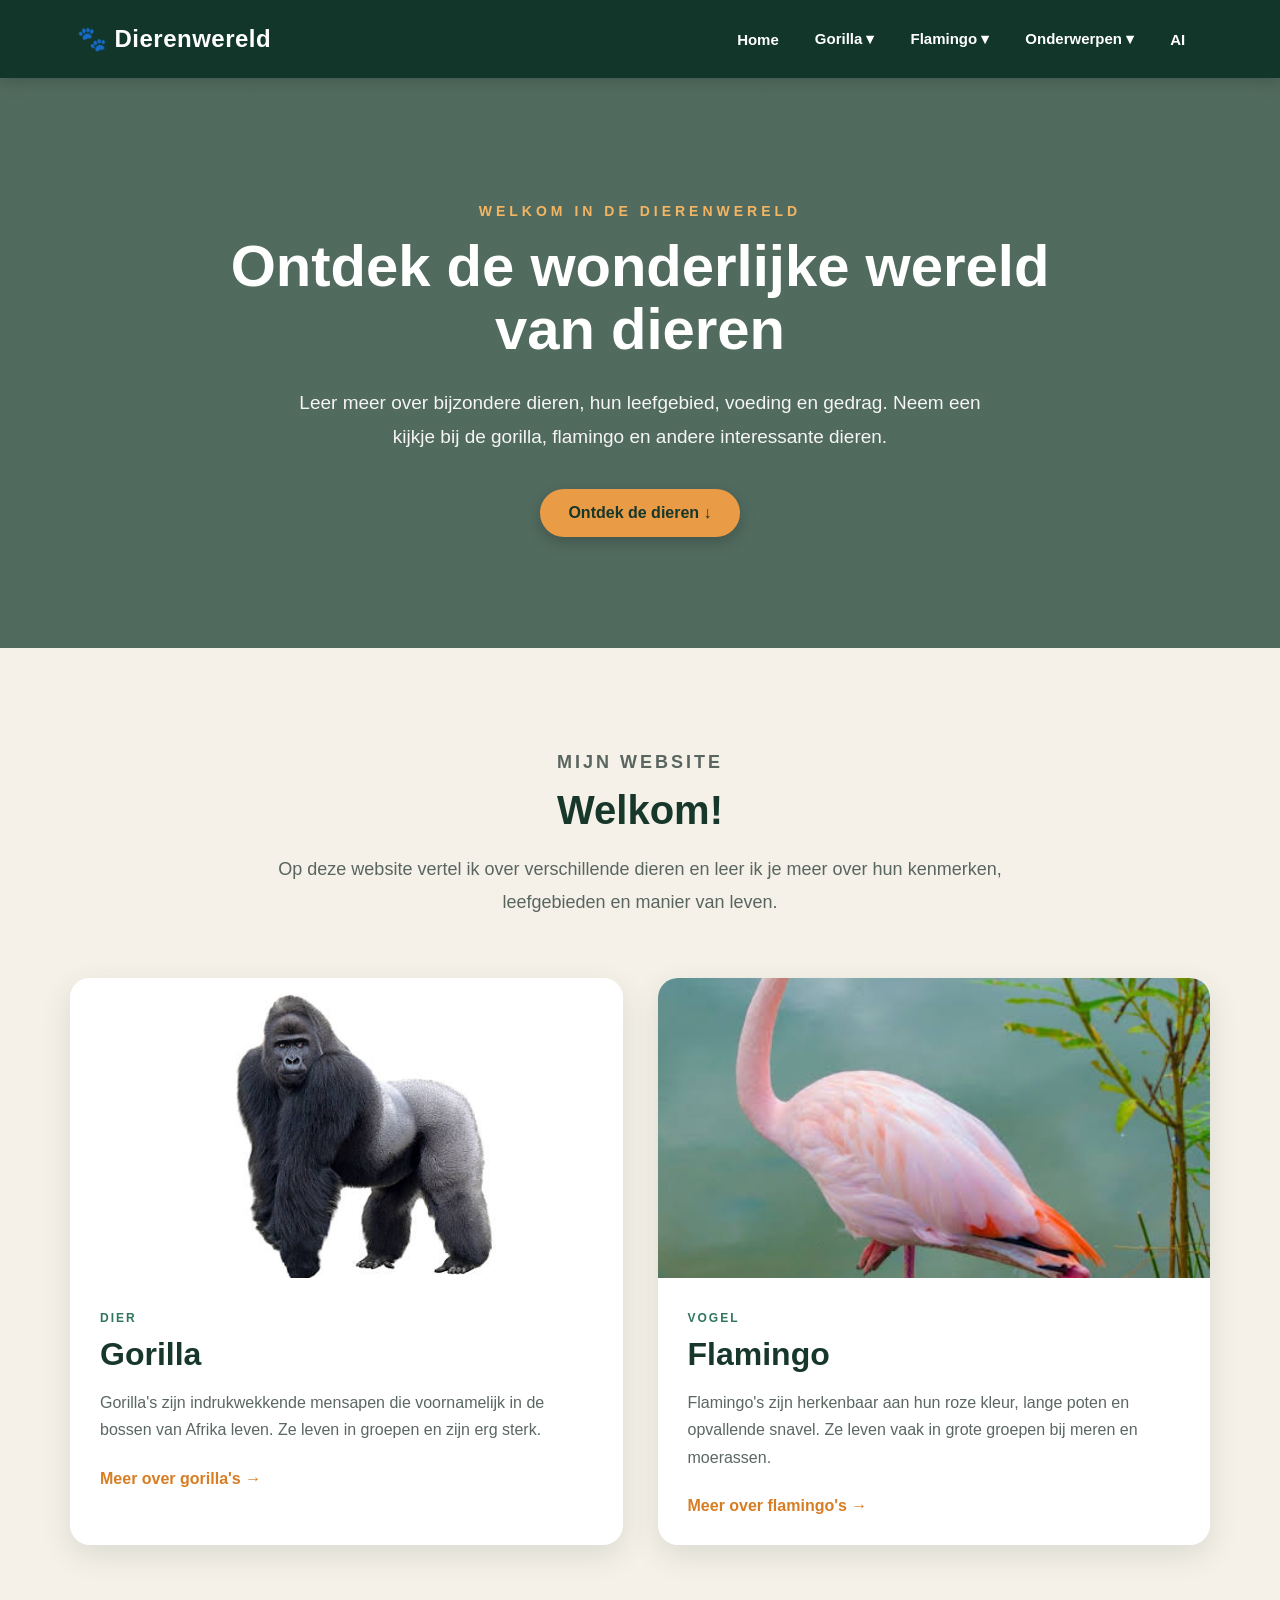
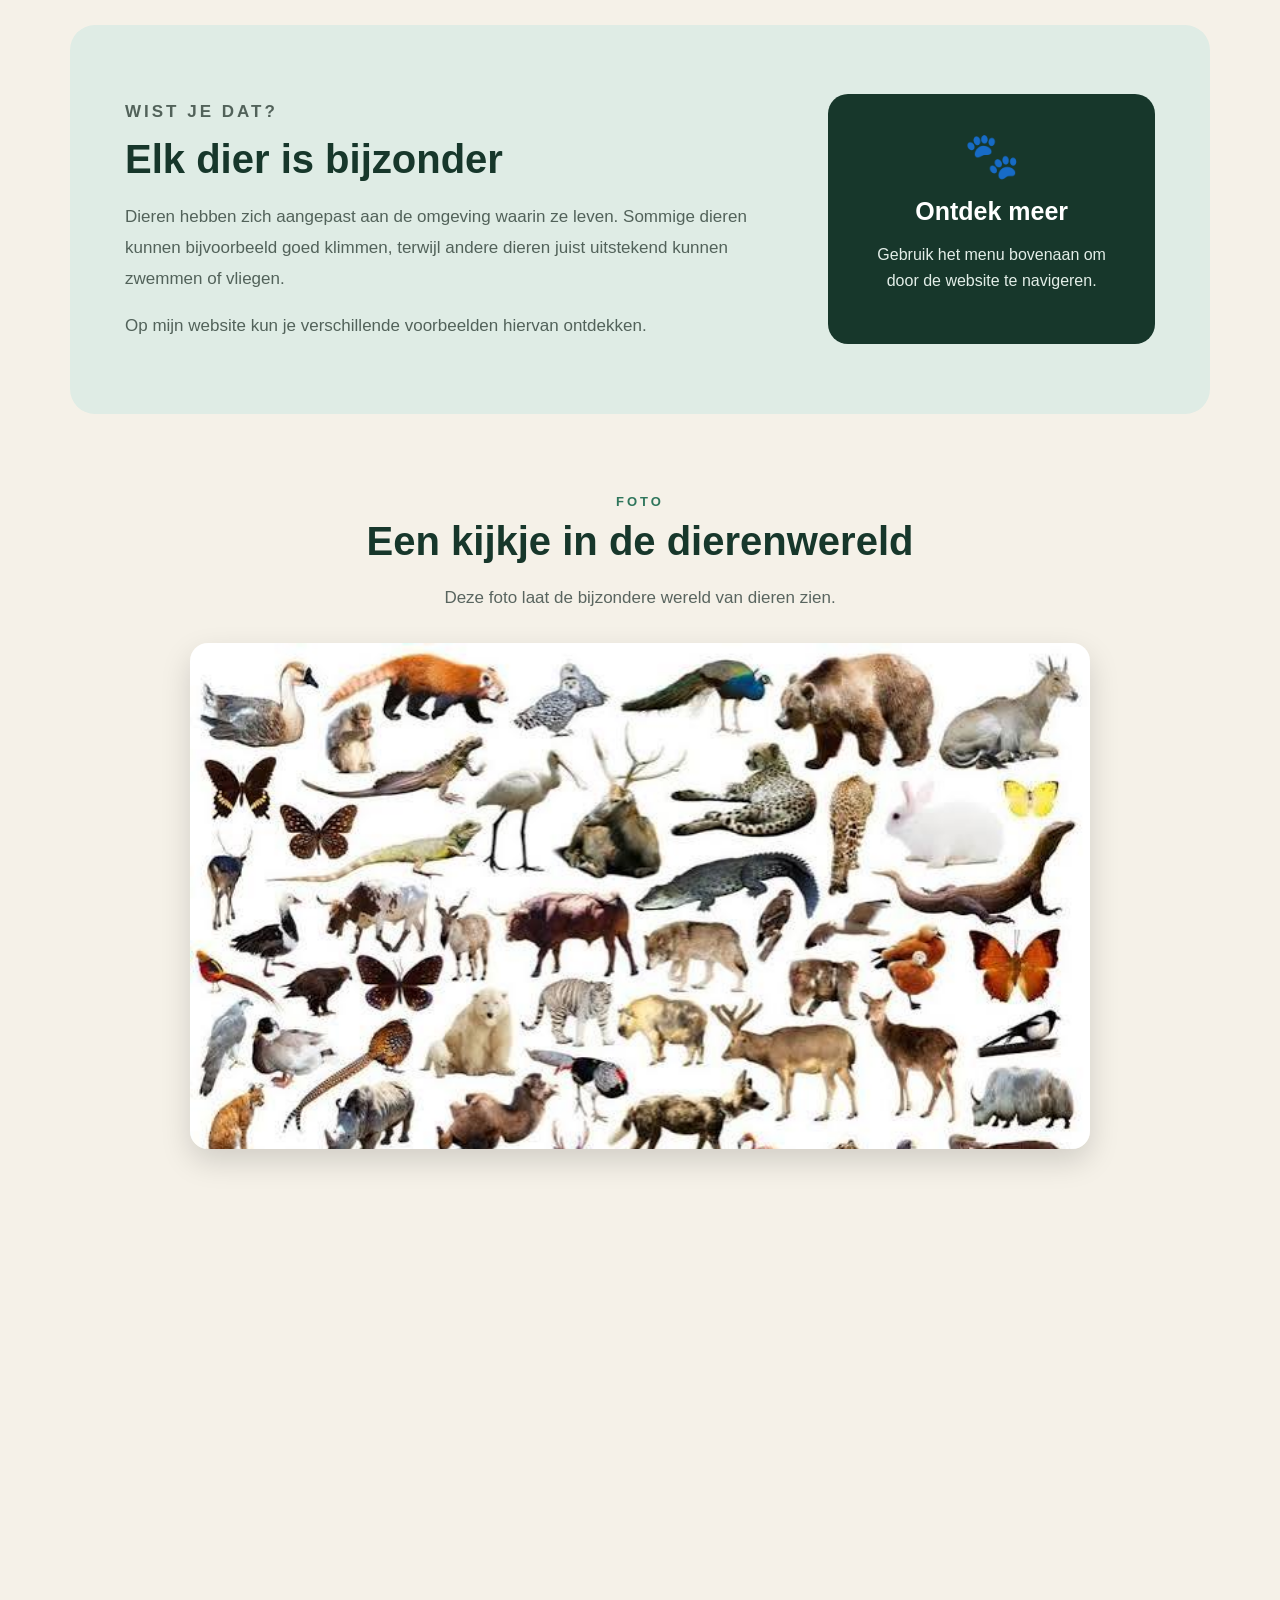
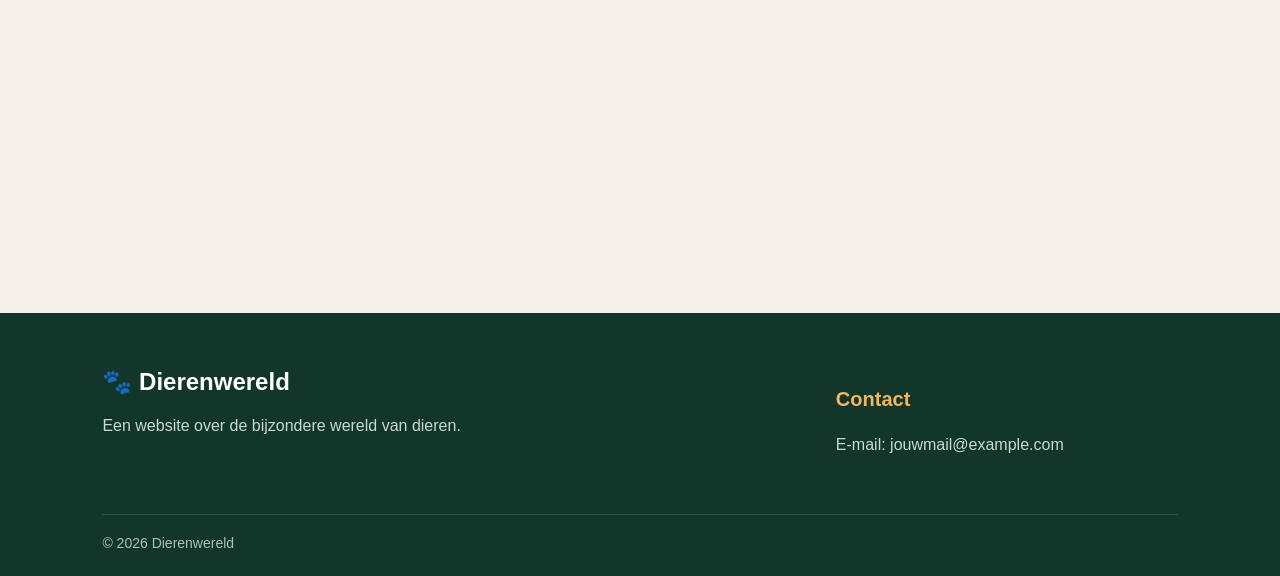
==== index.html @ 2b6eb17a "uitlegvideo inframe" ====
<!DOCTYPE html>
<html lang="nl">

<head>
    <!-- Titel van de website -->
    <title>Dierenwereld</title>

    <!-- Zorgt ervoor dat Nederlandse tekens goed worden weergegeven -->
    <meta charset="utf-8">

    <!-- Verbindt de HTML met het CSS-bestand -->
    <link rel="stylesheet" type="text/css" href="layout.css">

    <!-- Zorgt ervoor dat de website ook goed werkt op telefoons -->
    <meta name="viewport" content="width=device-width, initial-scale=1.0">
</head>


<body>

    <!-- ==================================================
         NAVIGATIE
         ================================================== -->

    <nav class="navbar">

        <!-- Naam/logo van de website -->
        <div class="logo">
            🐾 Dierenwereld
        </div>

        <!-- Hoofdmenu -->
        <ul class="menu">

            <li>
                <a href="index.html">Home</a>
            </li>

            <!-- Gorilla dropdown -->
            <li class="dropdown">

                <a href="#">Gorilla ▾</a>

                <ul class="dropdown-menu">

                    <li>
                        <a href="#">Geschiedenis</a>
                    </li>

                    <li>
                        <a href="voeding.html">Voeding</a>
                    </li>

                    <li>
                        <a href="#">Leefgebied</a>
                    </li>

                </ul>

            </li>


            <!-- Flamingo dropdown -->
            <li class="dropdown">

                <a href="#">Flamingo ▾</a>

                <ul class="dropdown-menu">

                    <li>
                        <a href="#">Geschiedenis</a>
                    </li>

                    <li>
                        <a href="#">Voeding</a>
                    </li>

                    <li>
                        <a href="#">Leefgebied</a>
                    </li>

                </ul>

            </li>


            <!-- Onderwerpen dropdown -->
            <li class="dropdown">

                <a href="#">Onderwerpen ▾</a>

                <ul class="dropdown-menu">

                    <li>
                        <a href="invoeruitvoer.html">
                            Invoer &amp; Uitvoer
                        </a>
                    </li>

                    <li>
                        <a href="binairstelsel.html">
                            Binair stelsel
                        </a>
                    </li>

                    <li>
                        <a href="kleurmodellen.html">
                            Kleurmodellen
                        </a>
                    </li>

                    <li>
                        <a href="Compressie.html">
                            Compressie
                        </a>
                    </li>

                </ul>

            </li>


            <li>
                <a href="ai.html"> AI</a>
            </li>

        </ul>

    </nav>


    <!-- ==================================================
         HERO / GROTE BOVENKANT
         ================================================== -->

    <header class="hero">

        <div class="hero-content">

            <p class="kleine-titel">
                WELKOM IN DE DIERENWERELD
            </p>

            <h1>
                Ontdek de wonderlijke wereld van dieren
            </h1>

            <p class="hero-tekst">
                Leer meer over bijzondere dieren, hun leefgebied,
                voeding en gedrag. Neem een kijkje bij de gorilla,
                flamingo en andere interessante dieren.
            </p>

            <a href="#dieren" class="hero-button">
                Ontdek de dieren ↓
            </a>

        </div>

    </header>


    <!-- ==================================================
         HOOFDINHOUD
         ================================================== -->

    <main id="dieren">

        <section class="intro">

            <p class="section-label">
                MIJN WEBSITE
            </p>

            <h2>
                Welkom!
            </h2>

            <p>
                Op deze website vertel ik over verschillende dieren
                en leer ik je meer over hun kenmerken, leefgebieden
                en manier van leven.
            </p>

        </section>


        <!-- ==================================================
             DIERENKAARTEN
             ================================================== -->

        <section class="dieren-grid">


            <!-- Gorilla -->

            <article class="dier-card">

                <img
                    src="istockphoto-2219198285-612x612.jpg"
                    alt="Een gorilla"
                >

                <div class="card-content">

                    <span class="card-label">
                        DIER
                    </span>

                    <h3>
                        Gorilla
                    </h3>

                    <p>
                        Gorilla's zijn indrukwekkende mensapen die
                        voornamelijk in de bossen van Afrika leven.
                        Ze leven in groepen en zijn erg sterk.
                    </p>

                    <a href="Gorilla.html" class="card-button">
                        Meer over gorilla's →
                    </a>

                </div>

            </article>


            <!-- Flamingo -->

            <article class="dier-card">

                <img
                    src="images (1).jpeg"
                    alt="Een flamingo"
                >

                <div class="card-content">

                    <span class="card-label">
                        VOGEL
                    </span>

                    <h3>
                        Flamingo
                    </h3>

                    <p>
                        Flamingo's zijn herkenbaar aan hun roze kleur,
                        lange poten en opvallende snavel. Ze leven vaak
                        in grote groepen bij meren en moerassen.
                    </p>

                    <a href="Flamingo.html" class="card-button">
                        Meer over flamingo's →
                    </a>

                </div>

            </article>

        </section>


        <!-- ==================================================
             INFORMATIE
             ================================================== -->

        <section class="info-section">

            <div class="info-text">

                <p class="section-label">
                    WIST JE DAT?
                </p>

                <h2>
                    Elk dier is bijzonder
                </h2>

                <p>
                    Dieren hebben zich aangepast aan de omgeving waarin
                    ze leven. Sommige dieren kunnen bijvoorbeeld goed
                    klimmen, terwijl andere dieren juist uitstekend
                    kunnen zwemmen of vliegen.
                </p>

                <p>
                    Op mijn website kun je verschillende voorbeelden
                    hiervan ontdekken.
                </p>

            </div>

            <div class="info-box">

                <span>🐾</span>

                <h3>
                    Ontdek meer
                </h3>

                <p>
                    Gebruik het menu bovenaan om door de website
                    te navigeren.
                </p>

            </div>

        </section>



<!-- ==================================================
     GROTE FOTO
     ================================================== -->

<section class="video-section">

    <p class="section-label">
        FOTO
    </p>

    <h2>
        Een kijkje in de dierenwereld
    </h2>

    <p>
        Deze foto laat de bijzondere wereld van dieren zien.
    </p>

    <div class="video">

        <img
            src="images (5).jpeg"
            alt="Een bijzonder dier in zijn natuurlijke leefomgeving"
            width="100%"
        >

    </div>

</section>

<iframe
    src="https://youtu.be/UUB1sOL_u_s?feature=shared"
    title="Uitlegvideo Website"
    width="800"
    height="600"
    style="border: none;"
    allowfullscreen>
</iframe>
    </main>


    <!-- ==================================================
         FOOTER / CONTACT
         ================================================== -->

    <footer>

        <div class="footer-content">

            <div>

                <div class="footer-logo">
                    🐾 Dierenwereld
                </div>

                <p>
                    Een website over de bijzondere wereld van dieren.
                </p>

            </div>

            <div>

                <h3>
                    Contact
                </h3>

                <p>
                    E-mail: jouwmail@example.com
                </p>

            </div>

        </div>

        <div class="copyright">
            © 2026 Dierenwereld
        </div>

    </footer>

</body>

</html>
---- layout.css ----
/* ==================================================
   BASIS
   ================================================== */

/* Zorgt ervoor dat afmetingen netjes worden berekend */
* {
    box-sizing: border-box;
}


/* Scrollen naar onderdelen gaat soepel */
html {
    scroll-behavior: smooth;
}


/* Algemene stijl van de website */
body {
    margin: 0;

    font-family: Arial, Helvetica, sans-serif;

    background-color: #f5f1e8;

    color: #24352d;
}


/* ==================================================
   NAVIGATIE
   ================================================== */

/* De volledige menubalk */
.navbar {
    width: 100%;

    min-height: 78px;

    background-color: #12372a;

    display: flex;

    align-items: center;

    justify-content: space-between;

    padding: 0 6%;

    position: relative;

    z-index: 1000;

    box-shadow: 0 4px 15px rgba(0, 0, 0, 0.18);
}


/* Logo links */
.logo {
    color: #ffffff;

    font-size: 24px;

    font-weight: bold;

    letter-spacing: 0.5px;

    white-space: nowrap;
}


/* Hoofdmenu */
.menu {
    list-style: none;

    margin: 0;

    padding: 0;

    display: flex;

    align-items: center;
}


/* Elk menu-item */
.menu > li {
    position: relative;
}


/* Links in het hoofdmenu */
.menu > li > a {
    display: block;

    color: #ffffff;

    text-decoration: none;

    font-size: 15px;

    font-weight: bold;

    padding: 30px 18px;

    transition: 0.25s;
}


/* Hover op een hoofdmenu-item */
.menu > li > a:hover {
    background-color: #2f765c;

    color: #ffffff;
}


/* ==================================================
   DROPDOWN
   ================================================== */

/* Dropdown-menu */
.dropdown-menu {
    position: absolute;

    top: 78px;

    left: 0;

    width: 230px;

    padding: 8px 0;

    margin: 0;

    list-style: none;

    background-color: #ffffff;

    border-radius: 0 0 12px 12px;

    box-shadow: 0 10px 25px rgba(0, 0, 0, 0.18);

    display: none;
}


/* Onderdelen van dropdown */
.dropdown-menu li {
    width: 100%;
}


/* Links in dropdown */
.dropdown-menu li a {
    display: block;

    padding: 14px 20px;

    color: #24352d;

    text-decoration: none;

    font-size: 15px;

    font-weight: bold;

    transition: 0.2s;
}


/* Hover op dropdown */
.dropdown-menu li a:hover {
    background-color: #e1f0e8;

    color: #1c6047;

    padding-left: 25px;
}


/* Dropdown openen */
.dropdown:hover .dropdown-menu {
    display: block;
}


/* ==================================================
   HERO
   ================================================== */

/* Grote bovenkant van de homepage */
.hero {
    min-height: 570px;

    display: flex;

    align-items: center;

    justify-content: center;

    text-align: center;

    padding: 80px 20px;

    color: white;

    background:
        linear-gradient(
            rgba(18, 55, 42, 0.72),
            rgba(18, 55, 42, 0.72)
        ),
        url("afbeeldingen/jungle.jpg");

    background-size: cover;

    background-position: center;
}


/* Tekst in hero */
.hero-content {
    max-width: 850px;
}


/* Kleine tekst boven de titel */
.kleine-titel {
    color: #f3b562;

    font-size: 14px;

    font-weight: bold;

    letter-spacing: 4px;

    margin-bottom: 15px;
}


/* Grote titel */
.hero h1 {
    font-size: 58px;

    line-height: 1.1;

    margin: 0 auto 25px auto;

    max-width: 850px;
}


/* Tekst onder de titel */
.hero-tekst {
    font-size: 19px;

    line-height: 1.8;

    max-width: 700px;

    margin: 0 auto 35px auto;

    color: #f5f5f5;
}


/* Oranje knop */
.hero-button {
    display: inline-block;

    background-color: #e99b45;

    color: #17372b;

    text-decoration: none;

    font-weight: bold;

    padding: 15px 28px;

    border-radius: 30px;

    transition: 0.25s;

    box-shadow: 0 5px 15px rgba(0, 0, 0, 0.2);
}


/* Hover op knop */
.hero-button:hover {
    background-color: #f3b562;

    transform: translateY(-3px);
}


/* ==================================================
   HOOFDINHOUD
   ================================================== */

main {
    max-width: 1200px;

    margin: auto;

    padding: 80px 30px;
}


/* ==================================================
   INTRODUCTIE
   ================================================== */

.intro {
    max-width: 750px;

    margin: 0 auto 60px auto;

    text-align: center;
}


/* Kleine groene titel */
.section-label {
    color: #2f765c;

    font-size: 13px;

    font-weight: bold;

    letter-spacing: 3px;

    margin-bottom: 10px;
}


/* Koppen */
.intro h2,
.info-section h2,
.video-section h2 {
    color: #17372b;

    font-size: 40px;

    margin: 10px 0 20px 0;
}


/* Introductietekst */
.intro p {
    font-size: 18px;

    line-height: 1.8;

    color: #59655f;
}


/* ==================================================
   DIERENKAARTEN
   ================================================== */

.dieren-grid {
    display: grid;

    grid-template-columns: repeat(2, 1fr);

    gap: 35px;

    margin-bottom: 80px;
}


/* Een kaart */
.dier-card {
    background-color: #ffffff;

    border-radius: 20px;

    overflow: hidden;

    box-shadow: 0 10px 30px rgba(32, 54, 45, 0.12);

    transition: 0.3s;
}


/* Kaart omhoog bij hover */
.dier-card:hover {
    transform: translateY(-8px);

    box-shadow: 0 18px 35px rgba(32, 54, 45, 0.18);
}


/* Afbeelding van het dier */
.dier-card img {
    width: 100%;

    height: 300px;

    object-fit: cover;

    display: block;
}


/* Tekstgedeelte van kaart */
.card-content {
    padding: 30px;
}


/* Klein label */
.card-label {
    color: #2f765c;

    font-size: 12px;

    font-weight: bold;

    letter-spacing: 2px;
}


/* Titel van dier */
.card-content h3 {
    font-size: 32px;

    color: #17372b;

    margin: 10px 0 12px 0;
}


/* Beschrijving */
.card-content p {
    color: #5b6761;

    line-height: 1.7;

    font-size: 16px;
}


/* Link onderaan */
.card-button {
    display: inline-block;

    margin-top: 10px;

    color: #d77d24;

    text-decoration: none;

    font-weight: bold;

    transition: 0.2s;
}


/* Hover op link */
.card-button:hover {
    color: #17372b;

    transform: translateX(5px);
}


/* ==================================================
   INFORMATIESECTIE
   ================================================== */

.info-section {
    display: grid;

    grid-template-columns: 2fr 1fr;

    gap: 50px;

    align-items: center;

    background-color: #dfece5;

    border-radius: 25px;

    padding: 55px;

    margin-bottom: 80px;
}


/* Tekst */
.info-text h2 {
    margin-top: 5px;
}


/* Paragrafen */
.info-text p {
    color: #52625a;

    line-height: 1.8;

    font-size: 17px;
}


/* Rechter informatiebox */
.info-box {
    background-color: #17372b;

    color: white;

    border-radius: 20px;

    padding: 35px;

    text-align: center;
}


/* Groot icoon */
.info-box span {
    font-size: 45px;
}


/* Titel */
.info-box h3 {
    font-size: 25px;

    margin: 15px 0 10px 0;
}


/* Tekst */
.info-box p {
    line-height: 1.6;

    color: #e3eee8;
}


/* ==================================================
   VIDEO
   ================================================== */

.video-section {
    text-align: center;

    max-width: 900px;

    margin: 0 auto 80px auto;
}


/* Videotekst */
.video-section > p:not(.section-label) {
    color: #59655f;

    line-height: 1.7;

    font-size: 17px;
}


/* Video-container */
.video {
    width: 100%;

    aspect-ratio: 16 / 9;

    margin-top: 30px;

    border-radius: 18px;

    overflow: hidden;

    box-shadow: 0 12px 30px rgba(0, 0, 0, 0.15);
}


/* YouTube-video */
.video iframe {
    width: 100%;

    height: 100%;

    border: none;
}


/* ==================================================
   FOOTER
   ================================================== */

footer {
    background-color: #12372a;

    color: white;

    padding: 55px 8% 25px 8%;
}


/* Inhoud van footer */
.footer-content {
    max-width: 1100px;

    margin: auto;

    display: grid;

    grid-template-columns: 2fr 1fr;

    gap: 50px;
}


/* Logo onderaan */
.footer-logo {
    font-size: 24px;

    font-weight: bold;

    margin-bottom: 15px;
}


/* Footer tekst */
footer p {
    color: #c9d8d0;

    line-height: 1.7;
}


/* Footer kop */
footer h3 {
    color: #f3b562;

    font-size: 20px;
}


/* Copyright */
.copyright {
    max-width: 1100px;

    margin: 40px auto 0 auto;

    padding-top: 20px;

    border-top: 1px solid rgba(255, 255, 255, 0.15);

    color: #aebfb6;

    font-size: 14px;
}


/* ==================================================
   MOBIELE VERSIE
   ================================================== */

@media (max-width: 850px) {

    /* Menu wordt onder elkaar gezet */
    .navbar {
        flex-direction: column;

        padding: 20px;
    }


    /* Logo */
    .logo {
        margin-bottom: 15px;
    }


    /* Menu */
    .menu {
        flex-wrap: wrap;

        justify-content: center;
    }


    /* Menu-items */
    .menu > li > a {
        padding: 15px 12px;
    }


    /* Dropdown */
    .dropdown-menu {
        top: 50px;
    }


    /* Hero */
    .hero h1 {
        font-size: 42px;
    }


    /* Dierenkaarten onder elkaar */
    .dieren-grid {
        grid-template-columns: 1fr;
    }


    /* Informatiesectie */
    .info-section {
        grid-template-columns: 1fr;

        padding: 35px;
    }


    /* Footer */
    .footer-content {
        grid-template-columns: 1fr;
    }
}


/* ==================================================
   EXTRA KLEIN SCHERM
   ================================================== */

@media (max-width: 550px) {

    .hero {
        min-height: 500px;
    }


    .hero h1 {
        font-size: 34px;
    }


    .hero-tekst {
        font-size: 16px;
    }


    main {
        padding: 55px 18px;
    }


    .intro h2,
    .info-section h2,
    .video-section h2 {
        font-size: 32px;
    }


    .card-content {
        padding: 25px;
    }

}
/* ==================================================
   BINair STELSEL PAGINA
   ================================================== */


/* Grote bovenkant */
.binary-hero {
    position: relative;

    min-height: 430px;

    display: flex;

    justify-content: center;

    align-items: center;

    text-align: center;

    overflow: hidden;

    background:
        linear-gradient(
            135deg,
            #101f1a,
            #164f3b
        );

    color: white;
}


/* Grote binaire cijfers op de achtergrond */
.binary-background {
    position: absolute;

    width: 120%;

    font-family: monospace;

    font-size: 70px;

    line-height: 1.5;

    color: rgba(104, 207, 157, 0.08);

    transform: rotate(-8deg);

    user-select: none;
}


/* Inhoud bovenop de achtergrond */
.binary-hero-content {
    position: relative;

    z-index: 2;

    max-width: 800px;

    padding: 30px;
}


/* Klein label */
.binary-label {
    color: #72d6a4;

    font-size: 13px;

    font-weight: bold;

    letter-spacing: 4px;
}


/* Grote titel */
.binary-hero h1 {
    font-size: 58px;

    margin: 15px 0;

    line-height: 1.1;
}


/* Tekst */
.binary-hero-content > p:last-child {
    font-size: 20px;

    color: #d9eee4;
}


/* ==================================================
   HOOFDINHOUD
   ================================================== */

.binary-main {
    max-width: 1100px;

    margin: auto;

    padding: 80px 25px;
}


/* Intro */
.binary-intro {
    max-width: 800px;

    margin: 0 auto 60px auto;

    text-align: center;
}


.binary-intro h2 {
    color: #173f35;

    font-size: 40px;

    margin: 10px 0 20px 0;
}


.binary-intro p:not(.binary-small-title) {
    color: #53625b;

    line-height: 1.8;

    font-size: 17px;
}


/* Klein groen label */
.binary-small-title {
    color: #2f765c;

    font-size: 13px;

    font-weight: bold;

    letter-spacing: 3px;

    margin-bottom: 10px;
}


/* ==================================================
   0 EN 1 KAARTEN
   ================================================== */

.binary-two-columns {
    display: grid;

    grid-template-columns: 1fr 1fr;

    gap: 30px;

    margin-bottom: 80px;
}


.binary-card {
    padding: 45px 35px;

    border-radius: 22px;

    text-align: center;

    box-shadow: 0 10px 25px rgba(0, 0, 0, 0.08);
}


/* Kaart voor 0 */
.zero-card {
    background-color: #e5eee9;
}


/* Kaart voor 1 */
.one-card {
    background-color: #d9eee4;
}


/* Grote 0 en 1 */
.binary-number {
    width: 100px;

    height: 100px;

    margin: auto;

    display: flex;

    align-items: center;

    justify-content: center;

    border-radius: 50%;

    background-color: #173f35;

    color: #72d6a4;

    font-family: monospace;

    font-size: 55px;

    font-weight: bold;
}


.binary-card h3 {
    color: #173f35;

    font-size: 27px;

    margin-bottom: 10px;
}


.binary-card p {
    color: #53625b;

    line-height: 1.7;
}


/* ==================================================
   DECIMAAL EN BINair
   ================================================== */

.conversion-section {
    background-color: white;

    border-radius: 25px;

    padding: 50px;

    margin-bottom: 80px;

    text-align: center;

    box-shadow: 0 10px 30px rgba(0, 0, 0, 0.08);
}


.conversion-section h2 {
    color: #173f35;

    font-size: 38px;
}


.conversion-section > p:not(.binary-small-title) {
    max-width: 750px;

    margin: 15px auto;

    color: #53625b;

    line-height: 1.8;
}


/* Getallen naast elkaar */
.conversion-box {
    display: flex;

    align-items: center;

    justify-content: center;

    gap: 30px;

    margin: 40px 0 20px 0;
}


/* Getallen */
.conversion-number {
    padding: 25px 35px;

    background-color: #e5eee9;

    color: #173f35;

    border-radius: 15px;

    font-family: monospace;

    font-size: 42px;

    font-weight: bold;
}


/* Binaire uitkomst */
.binary-result {
    background-color: #173f35;

    color: #72d6a4;
}


/* Pijl */
.conversion-arrow {
    color: #d88732;

    font-size: 40px;

    font-weight: bold;
}


.conversion-caption {
    color: #53625b;

    font-size: 15px;
}


/* ==================================================
   PLAATSWAARDEN
   ================================================== */

.place-section {
    margin-bottom: 80px;

    text-align: center;
}


.place-section h2 {
    color: #173f35;

    font-size: 40px;
}


.place-section > p:not(.binary-small-title) {
    color: #53625b;

    line-height: 1.8;
}


/* Tabel */
.binary-table {
    max-width: 700px;

    margin: 40px auto;

    border-radius: 18px;

    overflow: hidden;

    box-shadow: 0 8px 25px rgba(0, 0, 0, 0.1);
}


/* Rij */
.table-row {
    display: grid;

    grid-template-columns: repeat(4, 1fr);
}


/* Cel */
.table-row div {
    padding: 20px;

    background-color: white;

    border-right: 1px solid #dce7e1;

    font-family: monospace;

    font-size: 22px;

    font-weight: bold;
}


/* Bovenste rij */
.table-header div {
    background-color: #173f35;

    color: #72d6a4;
}


/* Rij met nullen en enen */
.binary-digits div {
    background-color: #e5eee9;

    color: #173f35;

    font-size: 30px;
}


/* Uitleg onder tabel */
.example-explanation {
    max-width: 650px;

    margin: auto;

    padding: 25px;

    background-color: #f0f6f2;

    border-left: 5px solid #2f765c;

    border-radius: 10px;

    color: #44544d;
}


/* ==================================================
   BIT EN BYTE
   ================================================== */

.bit-byte-section {
    display: grid;

    grid-template-columns: 1fr 1fr;

    gap: 30px;

    margin-bottom: 80px;
}


.bit-card {
    background-color: #173f35;

    color: white;

    padding: 40px;

    border-radius: 22px;

    text-align: center;
}


.bit-icon {
    font-family: monospace;

    font-size: 28px;

    color: #72d6a4;

    margin-bottom: 20px;
}


.bit-card h3 {
    font-size: 28px;

    margin: 10px 0;
}


.bit-card p {
    color: #d4e5dd;

    line-height: 1.7;
}


/* ==================================================
   INTERESSANT FEIT
   ================================================== */

.binary-fact {
    display: flex;

    align-items: center;

    gap: 30px;

    padding: 40px;

    margin-bottom: 80px;

    background-color: #f3e3cc;

    border-radius: 22px;
}


/* Uitroepteken */
.fact-symbol {
    min-width: 80px;

    height: 80px;

    border-radius: 50%;

    background-color: #d88732;

    color: white;

    display: flex;

    align-items: center;

    justify-content: center;

    font-size: 45px;

    font-weight: bold;
}


.binary-fact h2 {
    color: #173f35;

    margin: 5px 0 15px 0;
}


.binary-fact p:not(.binary-small-title) {
    color: #5c5a50;

    line-height: 1.7;
}


/* ==================================================
   VIDEO
   ================================================== */

.binary-video {
    max-width: 900px;

    margin: auto;

    text-align: center;
}


.binary-video h2 {
    color: #173f35;

    font-size: 38px;
}


.binary-video > p:not(.binary-small-title) {
    color: #53625b;

    line-height: 1.7;
}


.binary-video-box {
    width: 100%;

    aspect-ratio: 16 / 9;

    margin-top: 30px;

    overflow: hidden;

    border-radius: 20px;

    box-shadow: 0 12px 30px rgba(0, 0, 0, 0.15);
}


.binary-video-box iframe {
    width: 100%;

    height: 100%;

    border: none;
}


/* ==================================================
   MOBIELE VERSIE
   ================================================== */

@media (max-width: 750px) {

    .binary-hero h1 {
        font-size: 40px;
    }


    .binary-two-columns {
        grid-template-columns: 1fr;
    }


    .bit-byte-section {
        grid-template-columns: 1fr;
    }


    .conversion-section {
        padding: 30px 20px;
    }


    .conversion-box {
        gap: 10px;
    }


    .conversion-number {
        font-size: 28px;

        padding: 20px;
    }


    .conversion-arrow {
        font-size: 25px;
    }


    .binary-fact {
        flex-direction: column;

        text-align: center;
    }


    .table-row div {
        padding: 14px 5px;

        font-size: 18px;
    }

}
/* ==============================
   BINARY BONANZA
   ============================== */

.binary-game {
    width: 90% !important;
    max-width: 1200px !important;
    margin: 50px auto !important;
    display: block !important;
    text-align: center !important;
}

.binary-game iframe {
    width: 100% !important;
    height: 750px !important;
    min-height: 750px !important;
    border: none !important;
    display: block !important;
    margin: 0 auto !important;
}
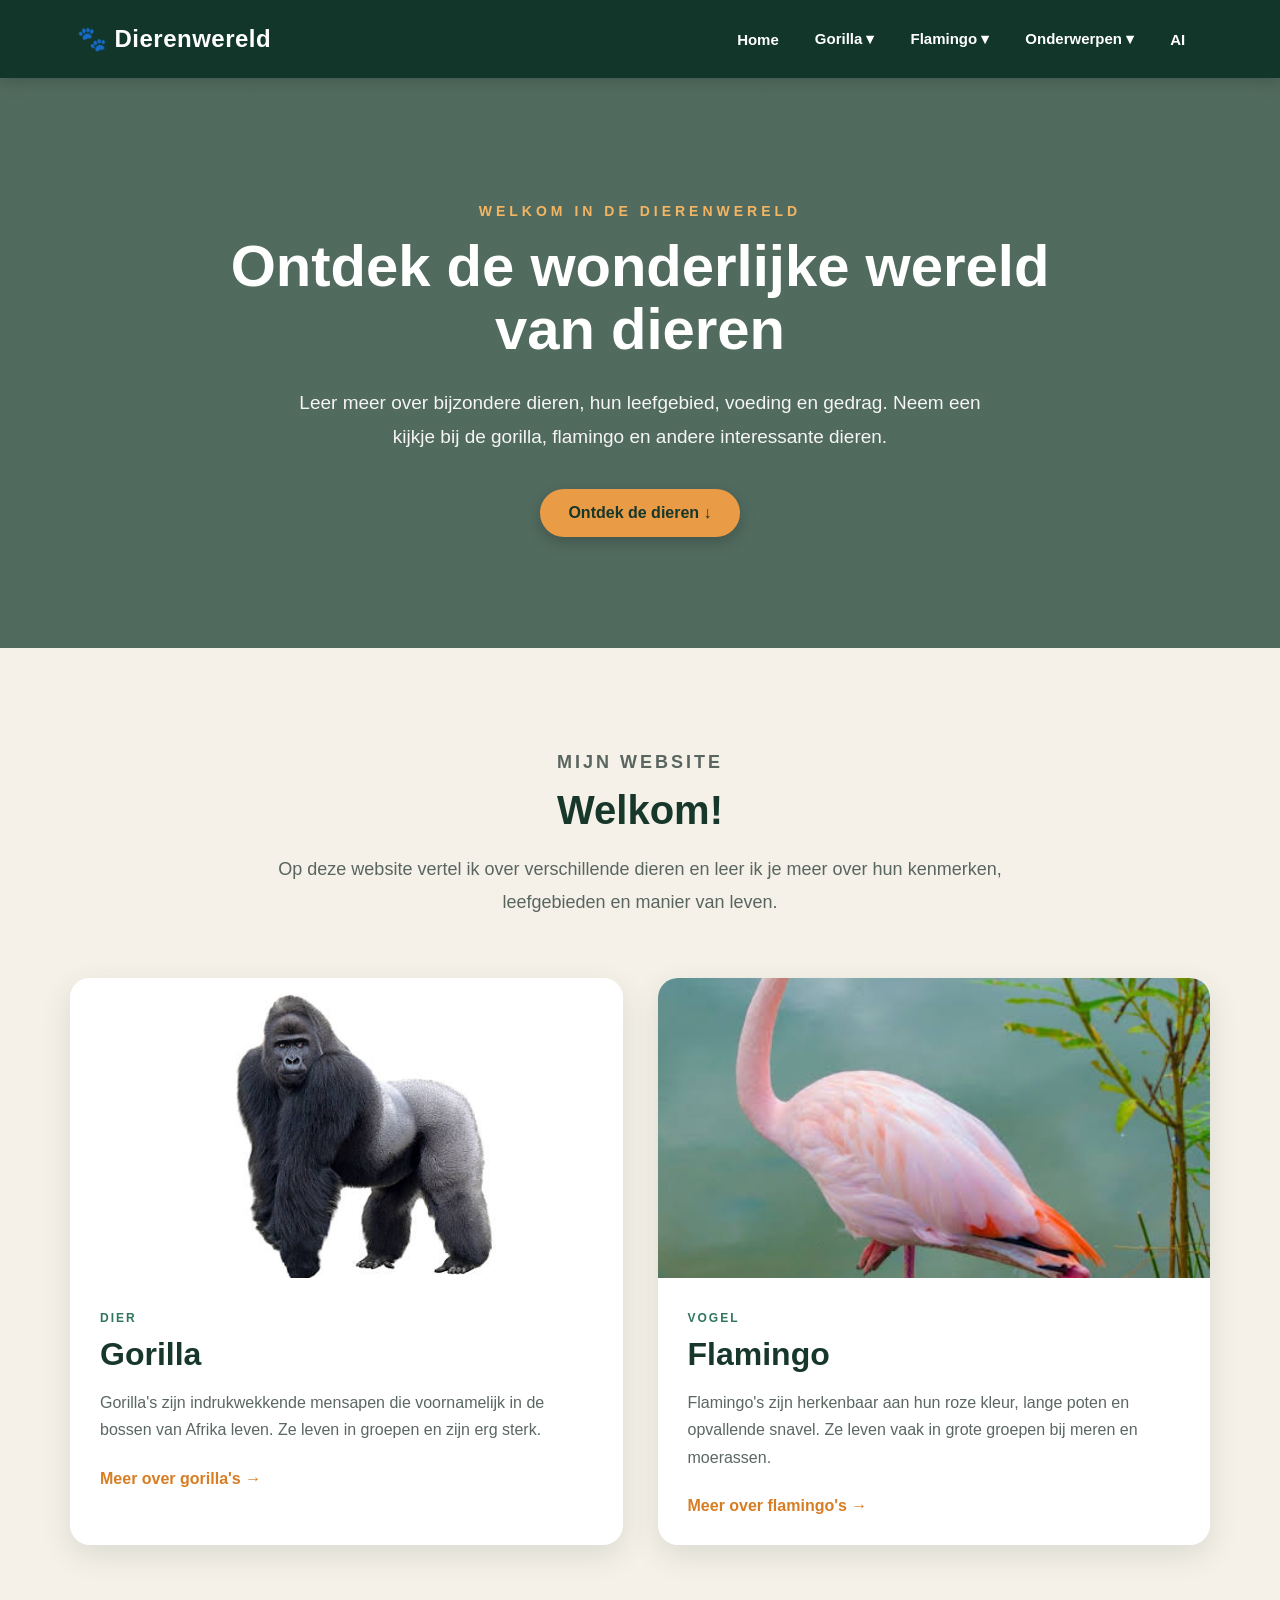
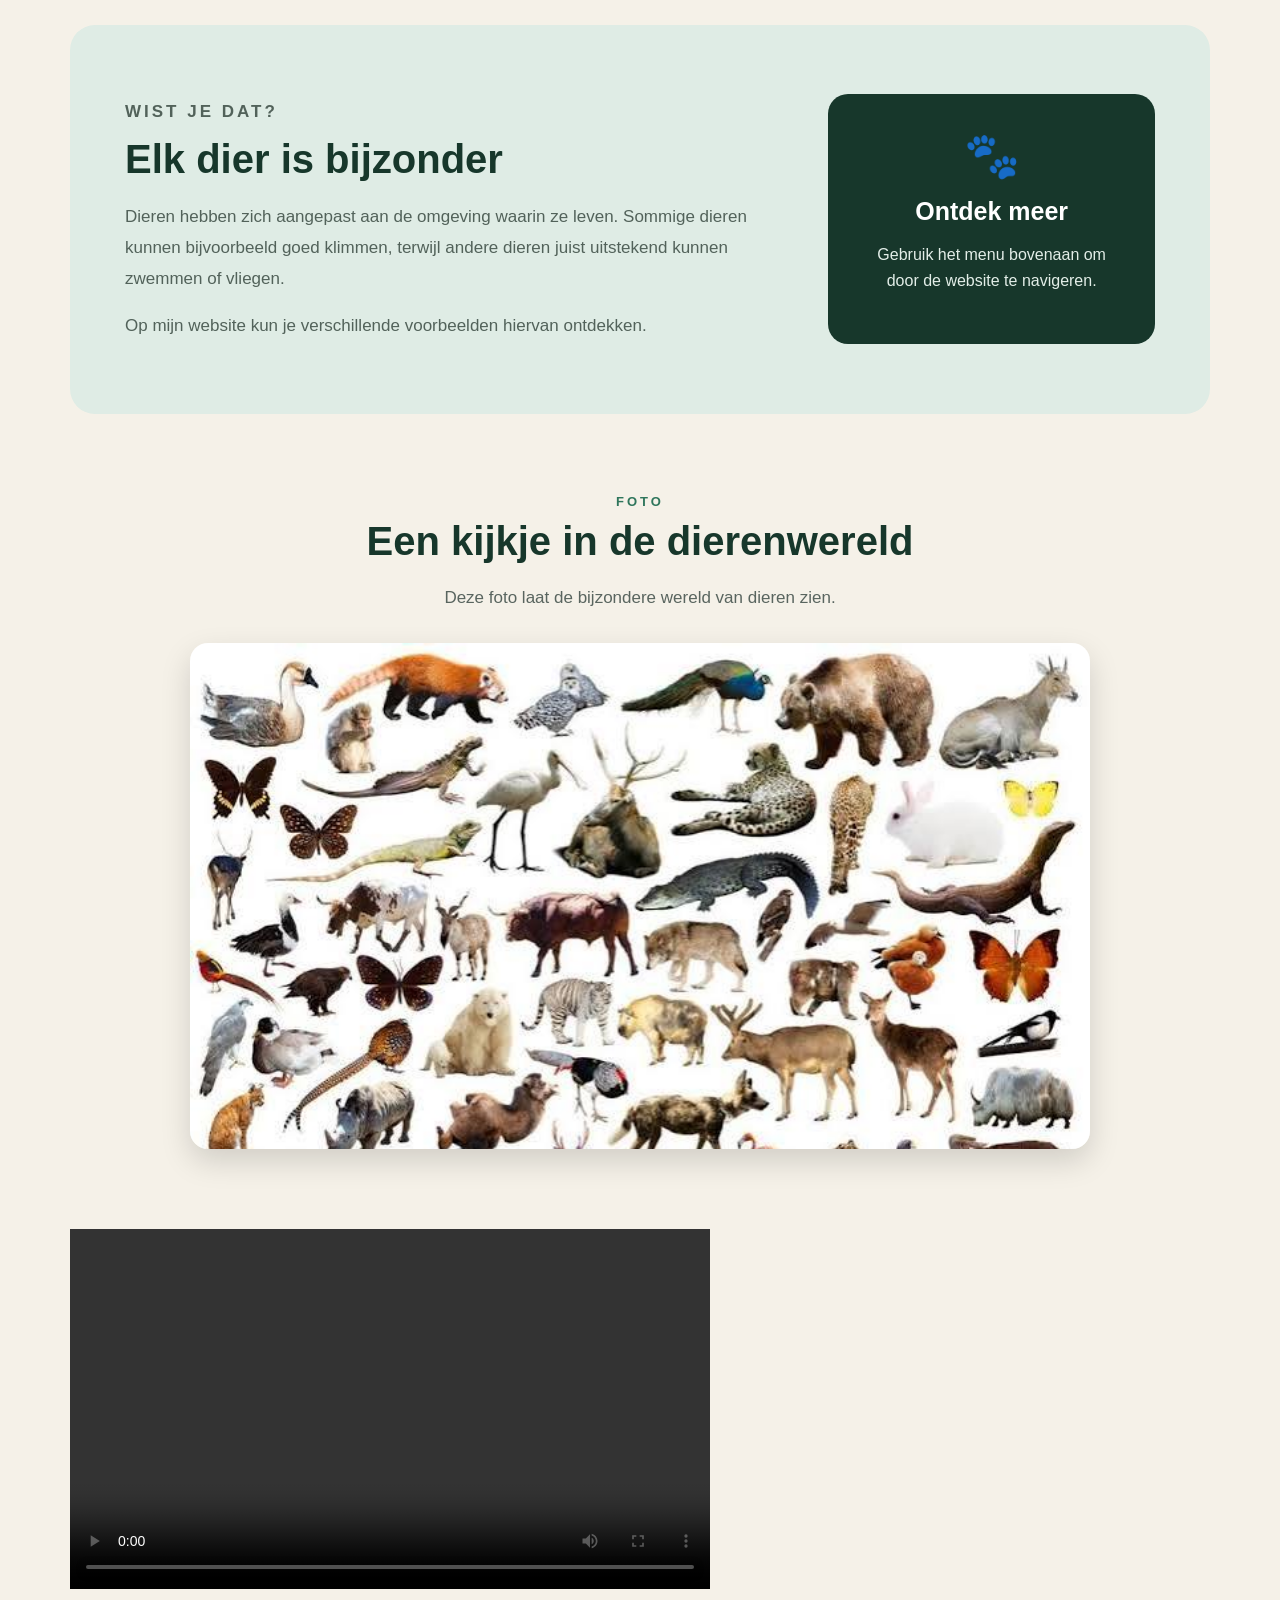
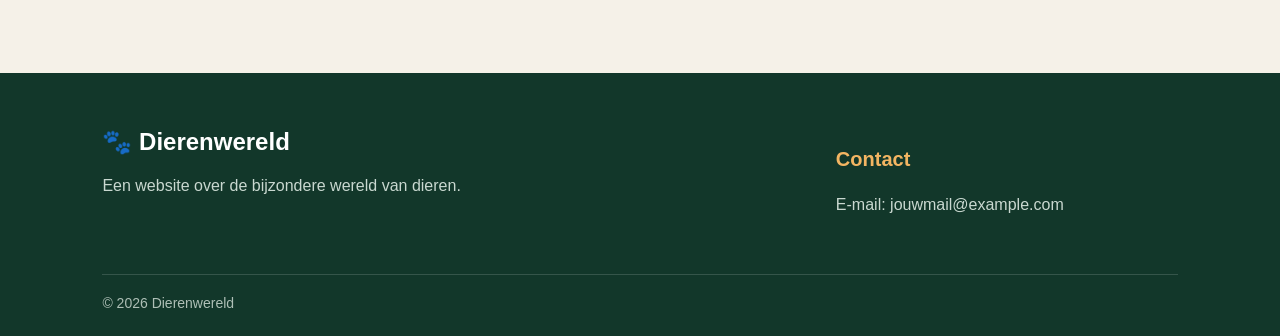
==== commit f9e0c4dc: "ingebedde video" ====
--- a/index.html
+++ b/index.html
@@ -341,14 +341,10 @@
 
 </section>
 
-<iframe
-    src="https://youtu.be/UUB1sOL_u_s?feature=shared"
-    title="Uitlegvideo Website"
-    width="800"
-    height="600"
-    style="border: none;"
-    allowfullscreen>
-</iframe>
+<video width="640" height="360" controls>
+  <source src="https://youtu.be/UUB1sOL_u_s?feature=shared" type="video/mp4">
+  Je browser ondersteunt geen HTML-video.
+</video>
     </main>
 
 
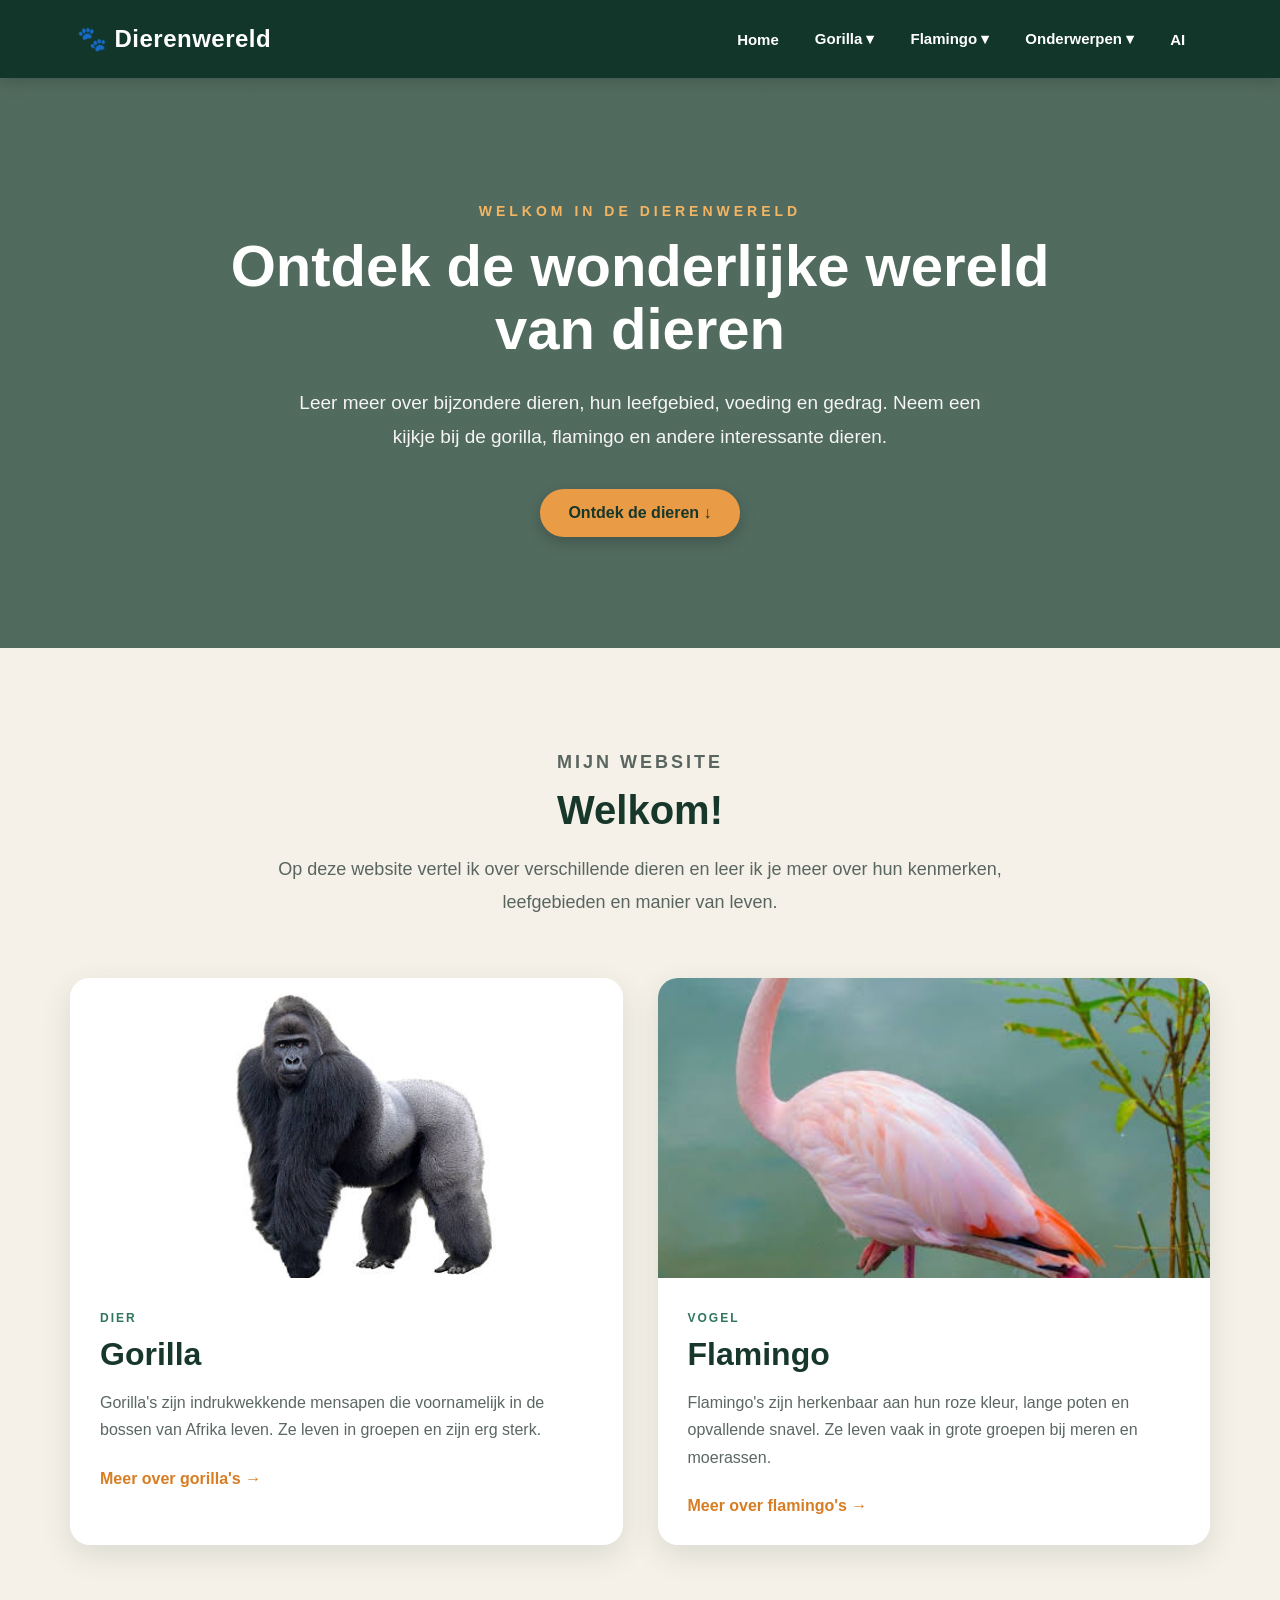
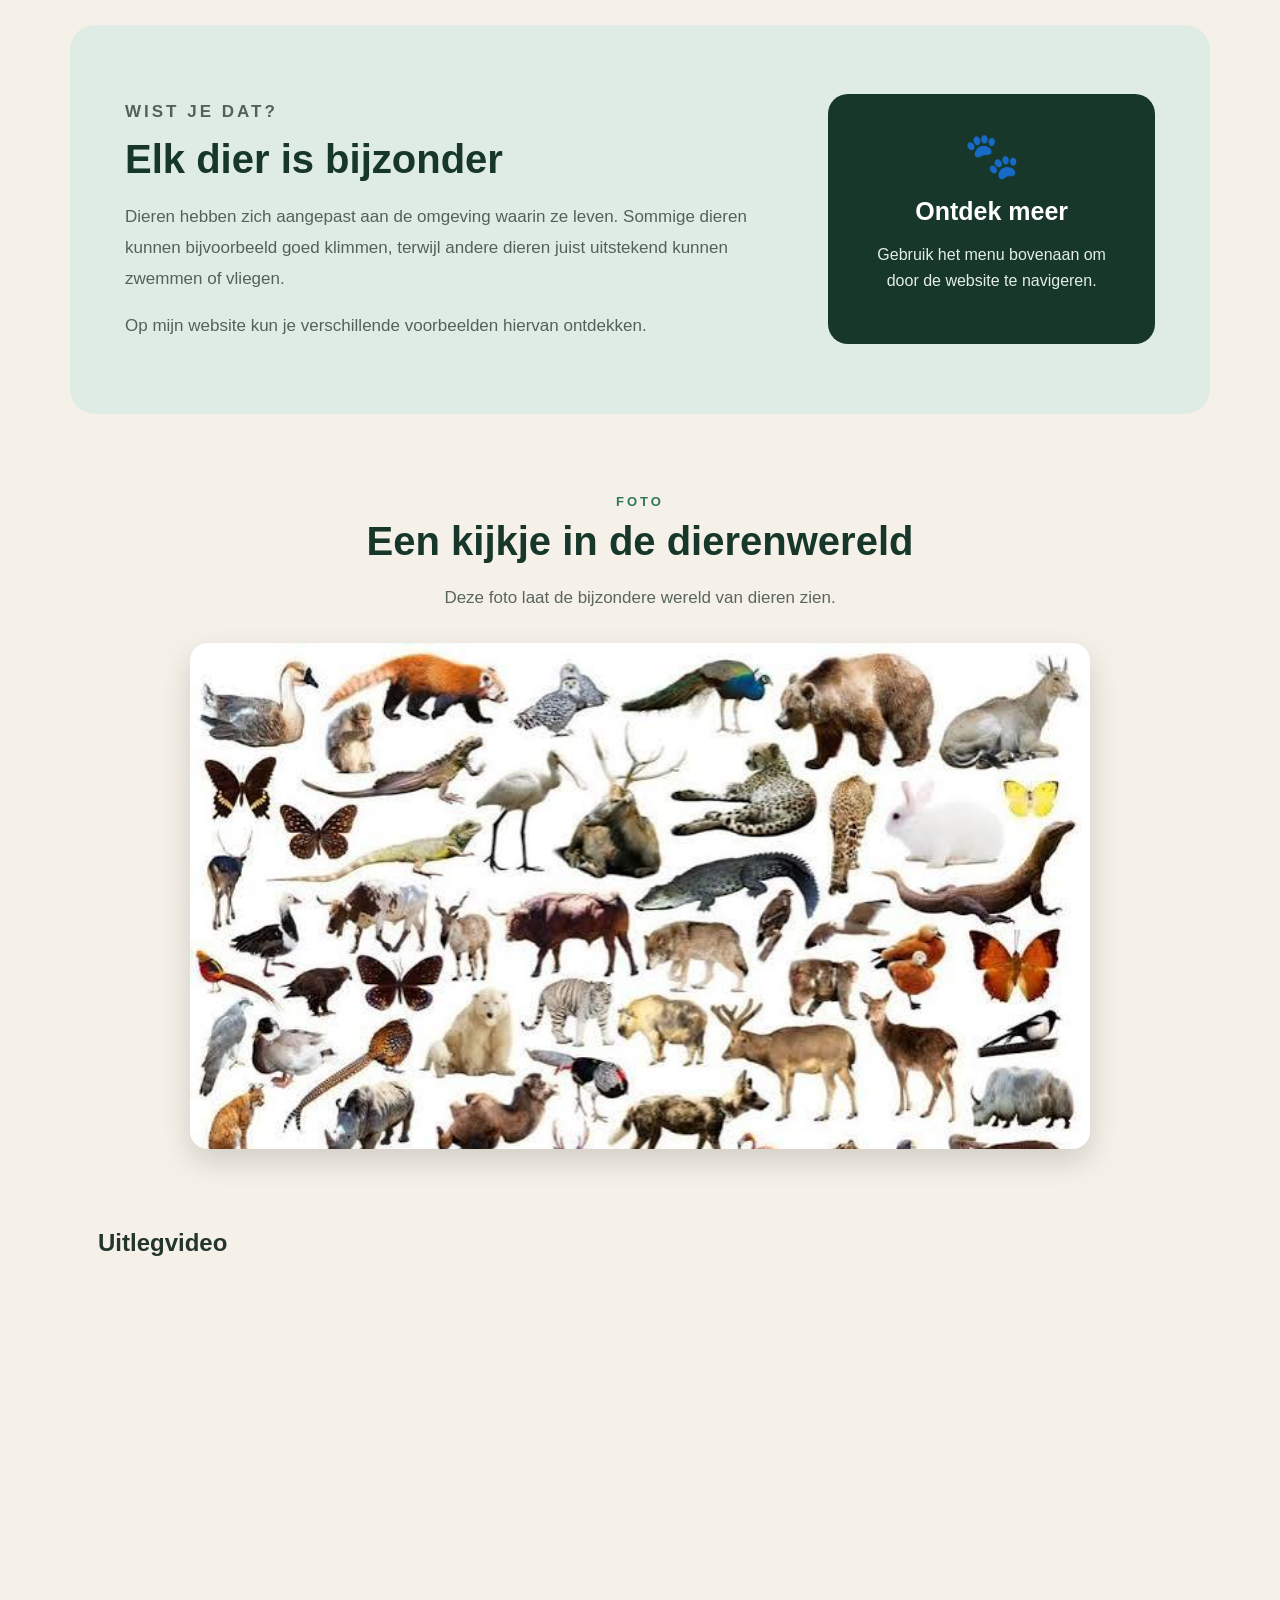
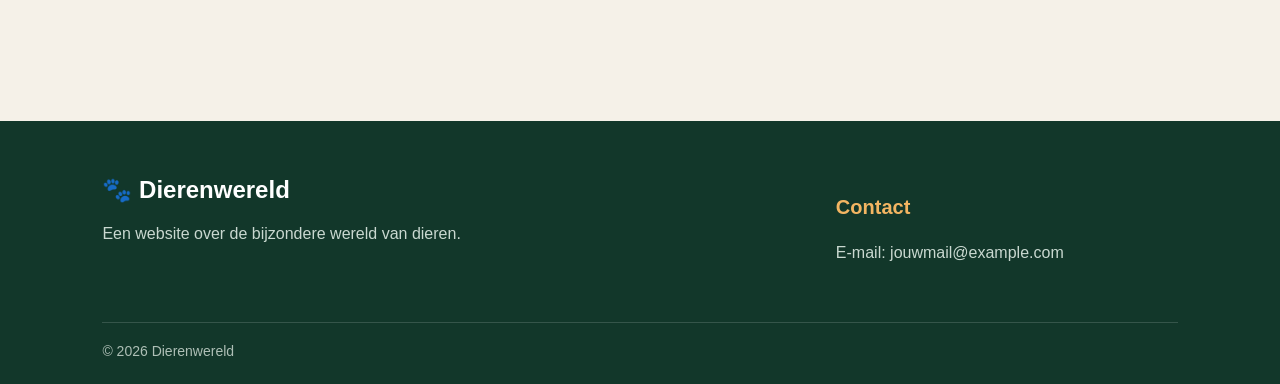
==== commit 169d425e: "test" ====
--- a/index.html
+++ b/index.html
@@ -341,10 +341,12 @@
 
 </section>
 
-<video width="640" height="360" controls>
-  <source src="https://youtu.be/UUB1sOL_u_s?feature=shared" type="video/mp4">
-  Je browser ondersteunt geen HTML-video.
-</video>
+<section style="padding: 0 28px;">
+      <h2>Uitlegvideo</h2> <!-- <h2> is een kop van niveau 2 (kleiner dan h1) -->
+      <div style="position:relative; z-index:1; border-radius:10px; overflow:hidden;">
+        <iframe width="100%" height="360" src="https://youtu.be/UUB1sOL_u_s?feature=shared" title="Uitlegvideo van mijn website" frameborder="0" allowfullscreen></iframe>
+      </div>
+    </section>
     </main>
 
 
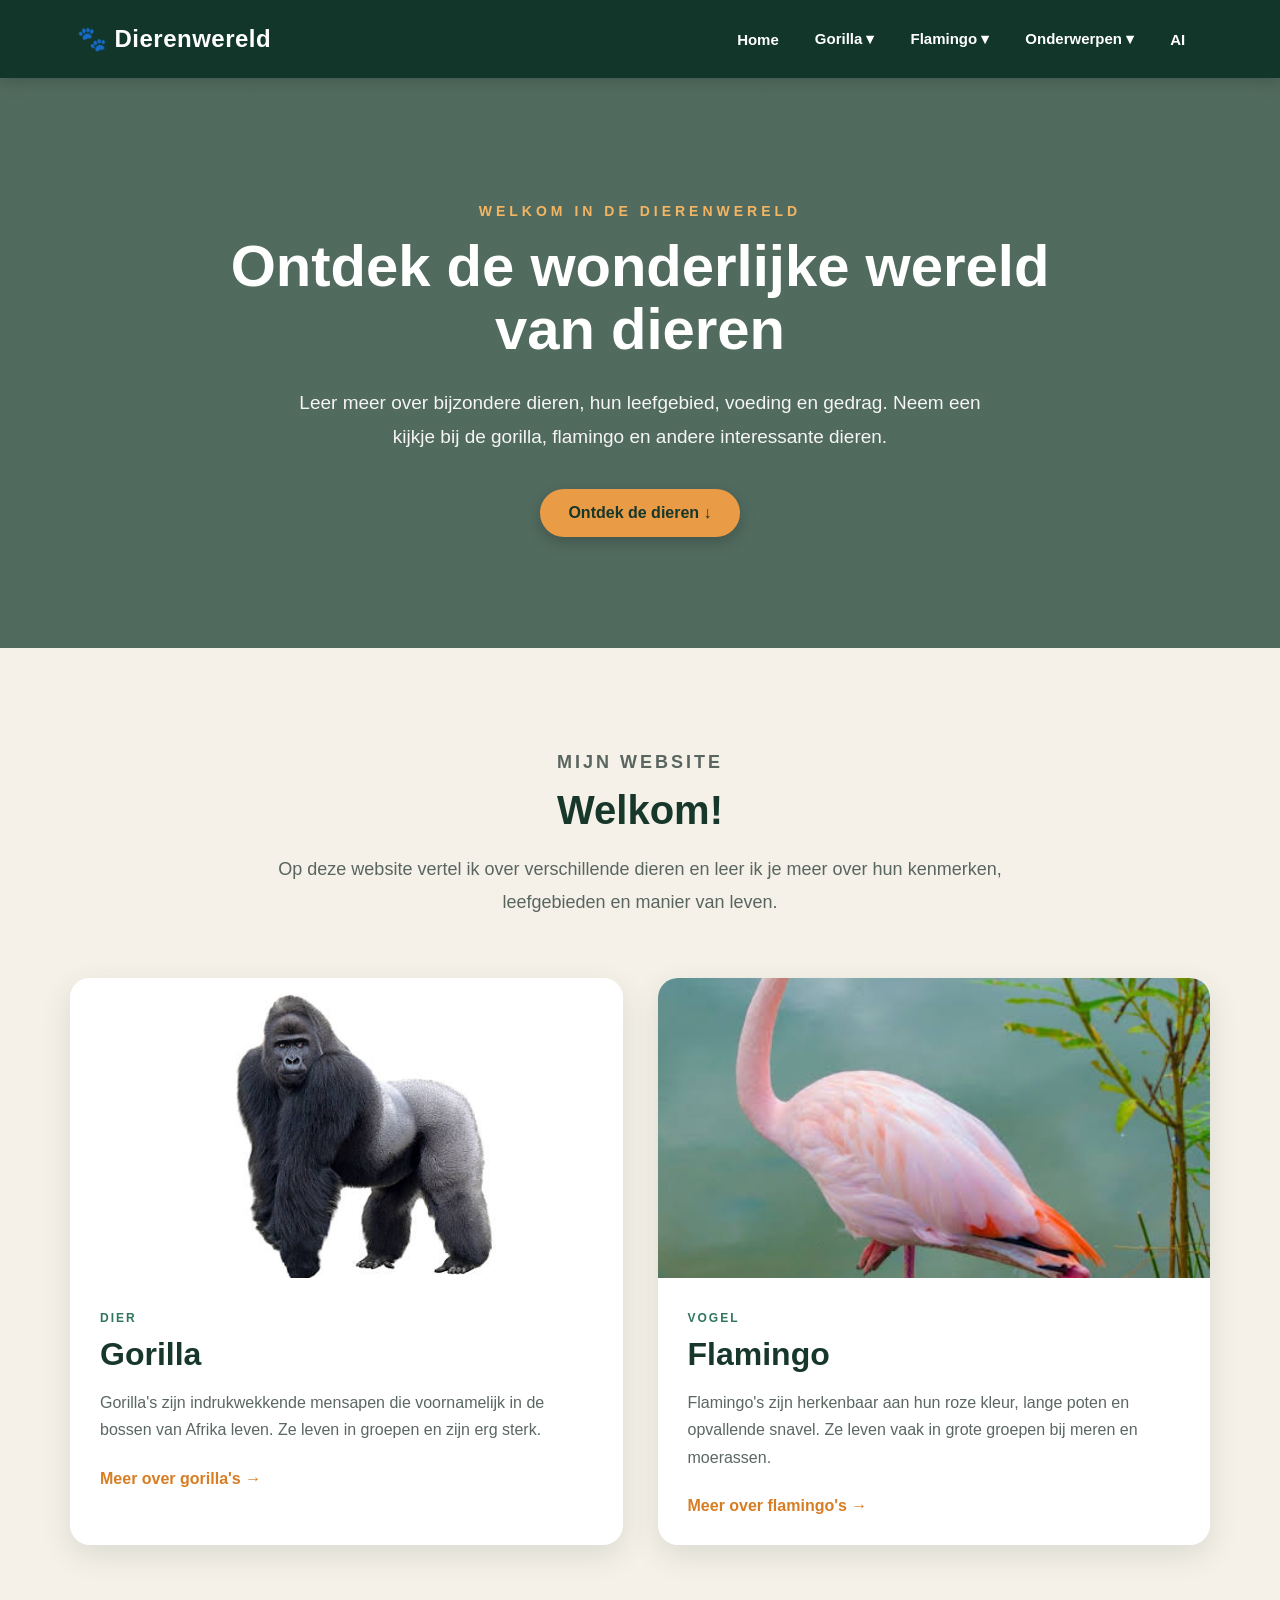
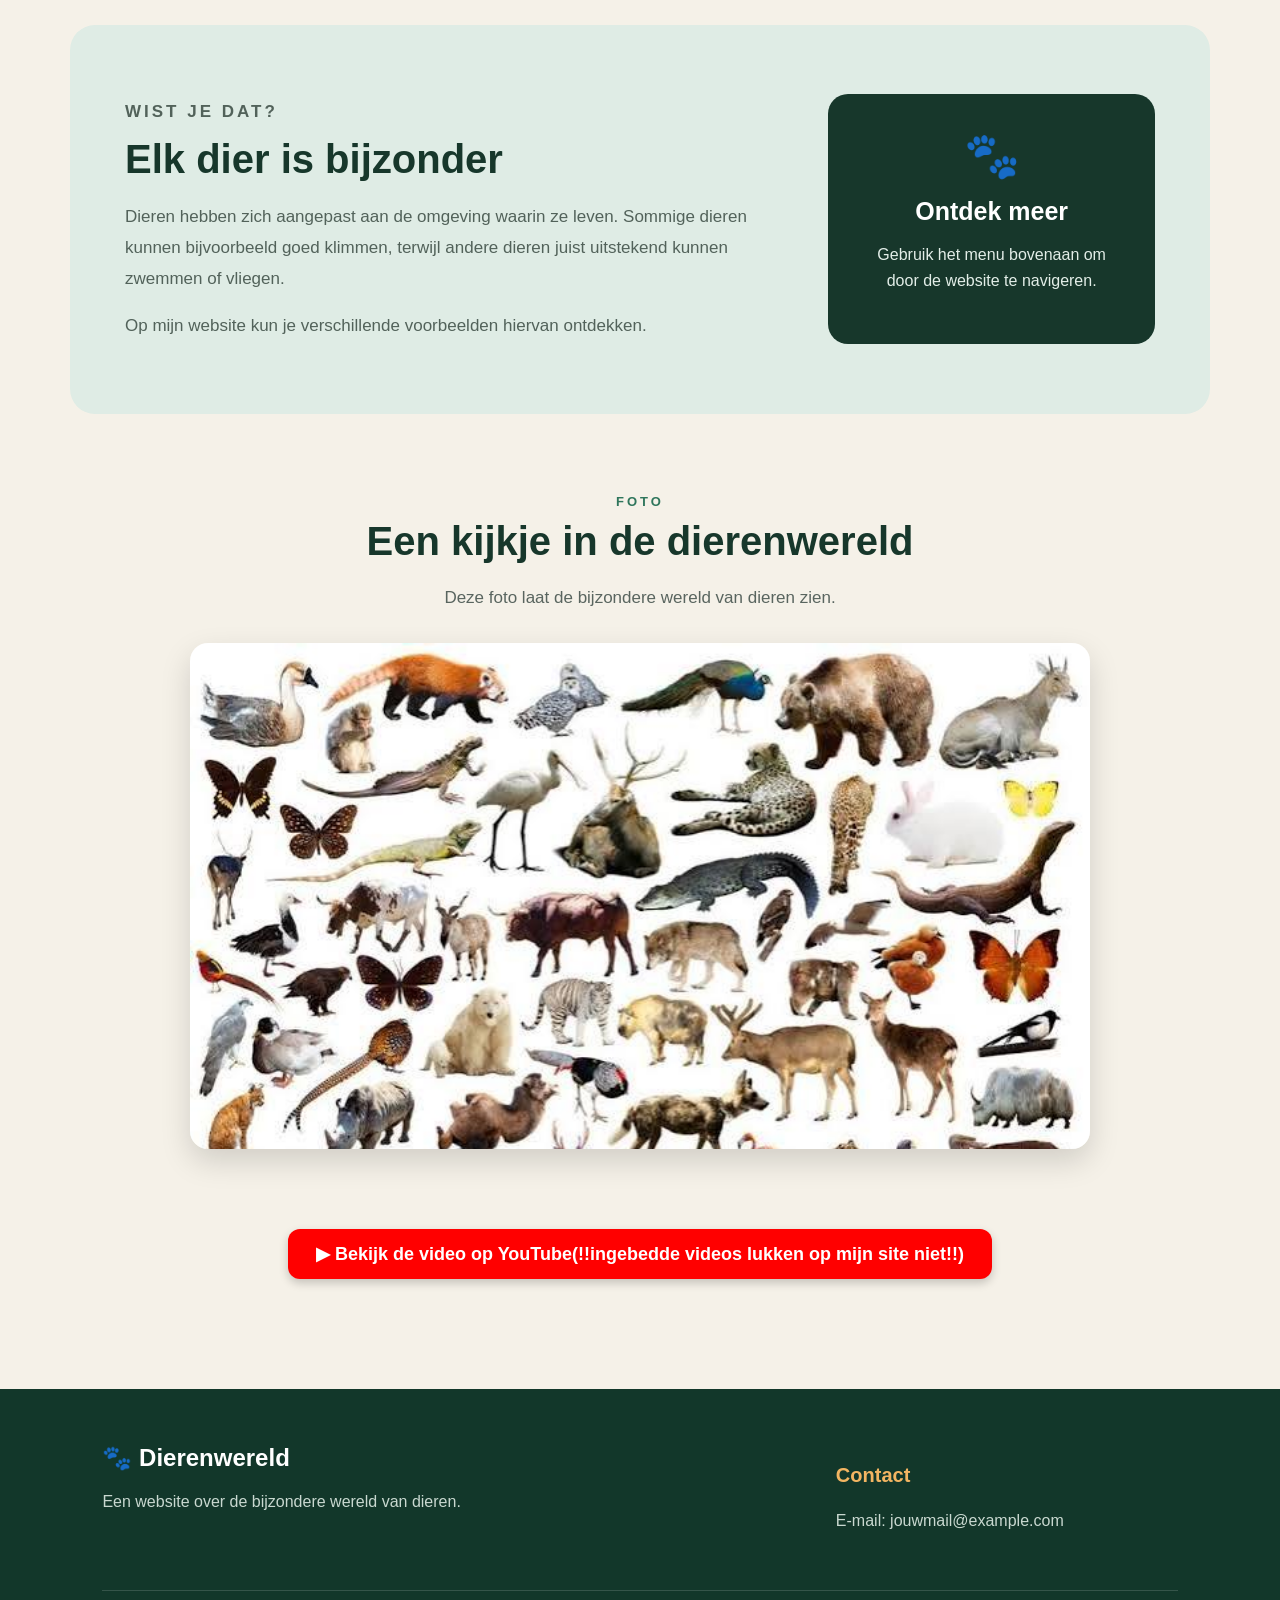
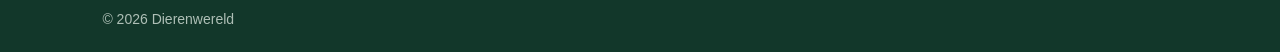
==== commit 1f47ba51: "link" ====
--- a/index.html
+++ b/index.html
@@ -341,12 +341,23 @@
 
 </section>
 
-<section style="padding: 0 28px;">
-      <h2>Uitlegvideo</h2> <!-- <h2> is een kop van niveau 2 (kleiner dan h1) -->
-      <div style="position:relative; z-index:1; border-radius:10px; overflow:hidden;">
-        <iframe width="100%" height="360" src="https://youtu.be/UUB1sOL_u_s?feature=shared" title="Uitlegvideo van mijn website" frameborder="0" allowfullscreen></iframe>
-      </div>
-    </section>
+<div style="text-align: center; margin: 30px auto;">
+  <a href="https://www.youtube.com/watch?v=JOUW_VIDEO_ID"
+     target="_blank"
+     rel="noopener noreferrer"
+     style="display: inline-block;
+            padding: 14px 28px;
+            background: #ff0000;
+            color: white;
+            text-decoration: none;
+            font-family: Arial, sans-serif;
+            font-size: 18px;
+            font-weight: bold;
+            border-radius: 12px;
+            box-shadow: 0 4px 10px rgba(0,0,0,0.2);">
+    ▶ Bekijk de video op YouTube(!!ingebedde videos lukken op mijn site niet!!)
+  </a>
+</div>
     </main>
 
 
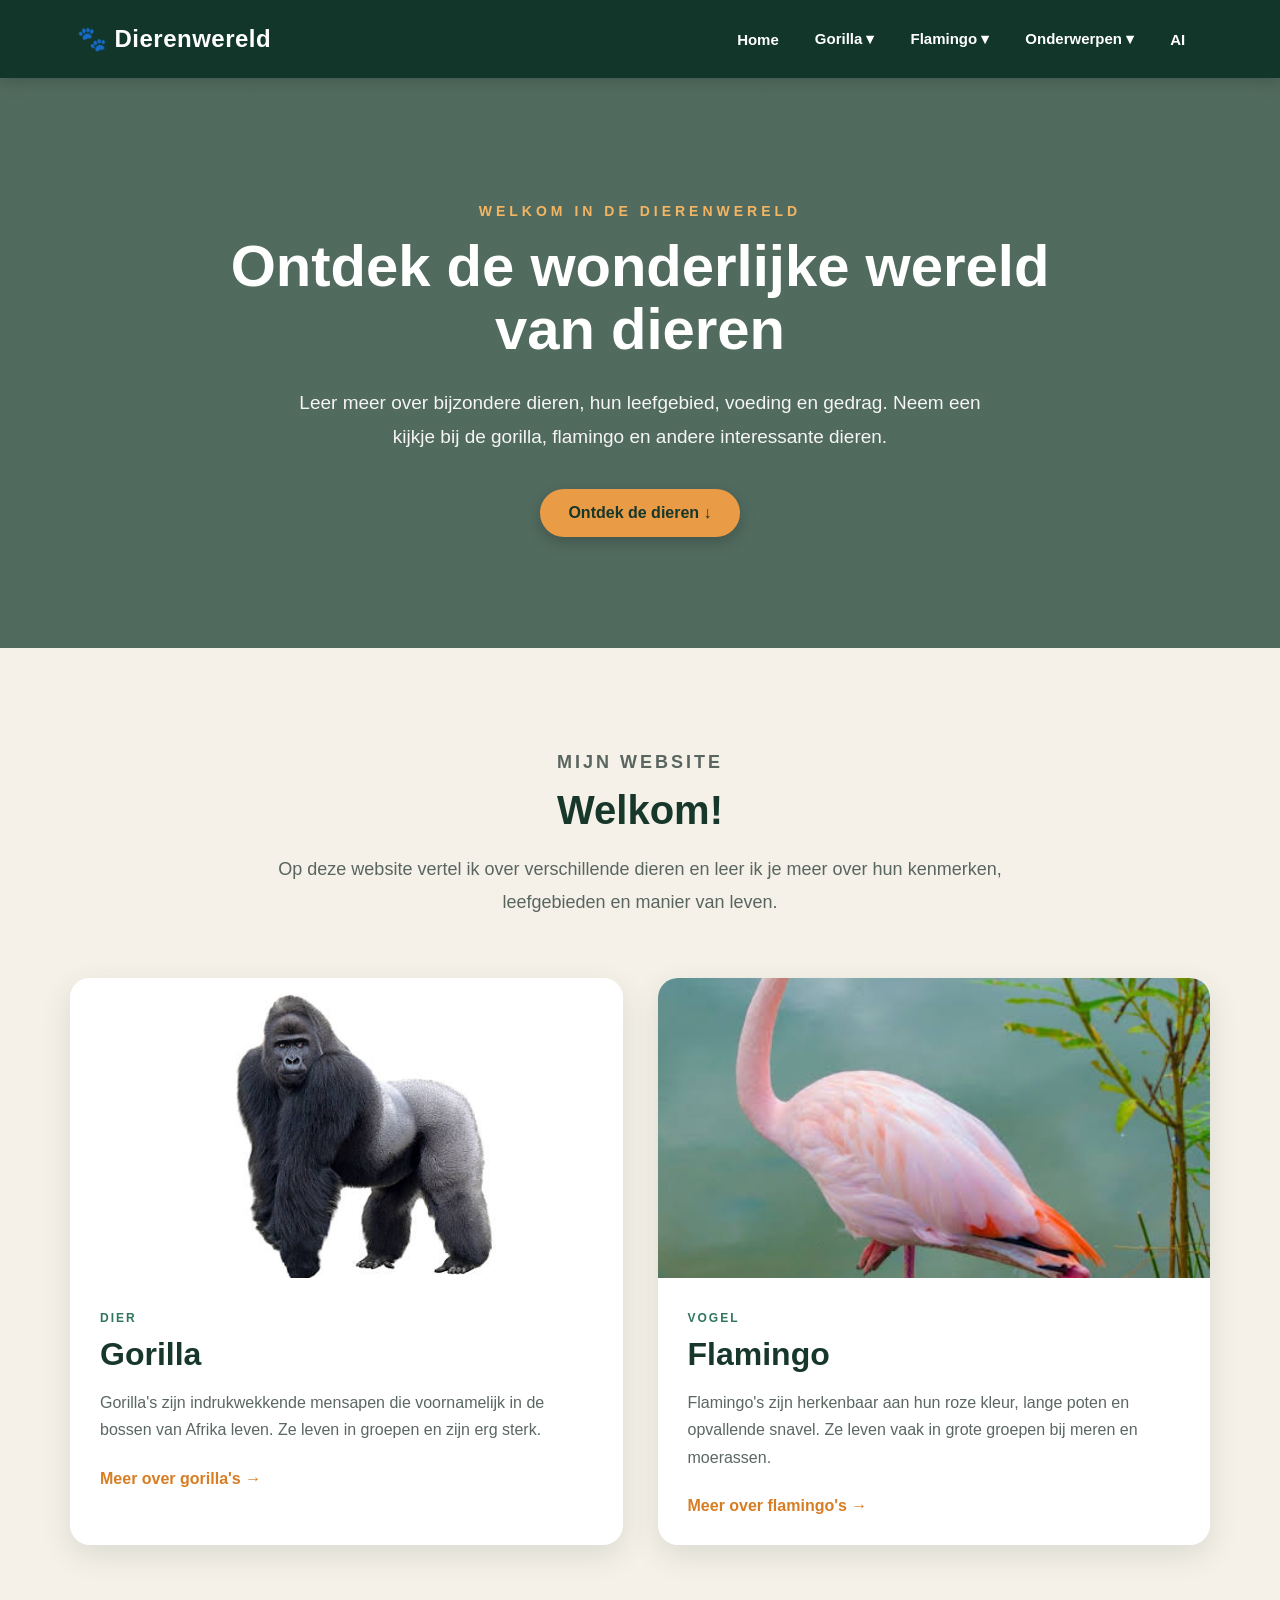
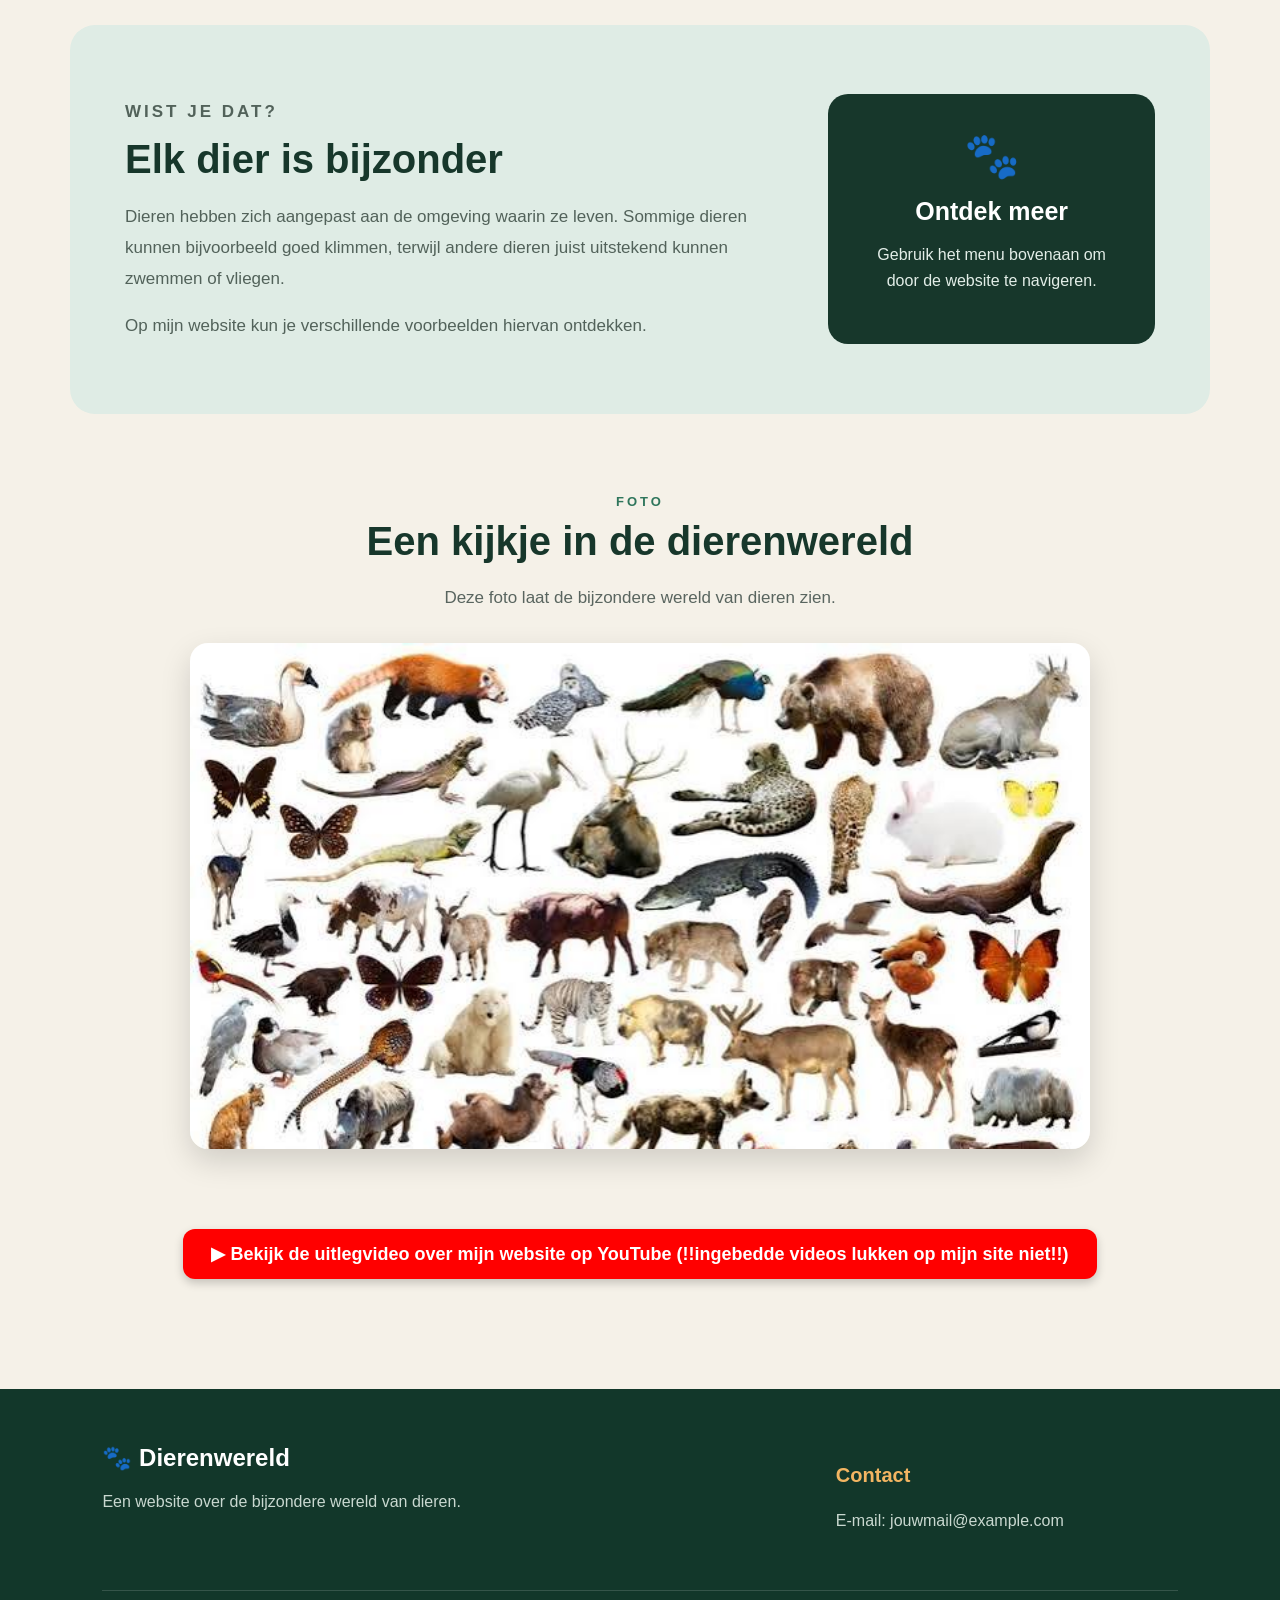
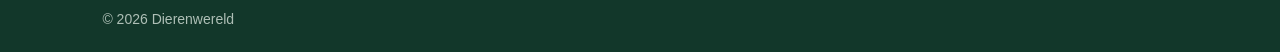
==== commit b5b2720a: "fout" ====
--- a/index.html
+++ b/index.html
@@ -342,7 +342,7 @@
 </section>
 
 <div style="text-align: center; margin: 30px auto;">
-  <a href="https://www.youtube.com/watch?v=JOUW_VIDEO_ID"
+  <a href="https://www.youtube.com/watch?v=UUB1sOL_u_s"
      target="_blank"
      rel="noopener noreferrer"
      style="display: inline-block;
@@ -355,7 +355,7 @@
             font-weight: bold;
             border-radius: 12px;
             box-shadow: 0 4px 10px rgba(0,0,0,0.2);">
-    ▶ Bekijk de video op YouTube(!!ingebedde videos lukken op mijn site niet!!)
+    ▶ Bekijk de uitlegvideo over mijn website op YouTube (!!ingebedde videos lukken op mijn site niet!!)
   </a>
 </div>
     </main>
